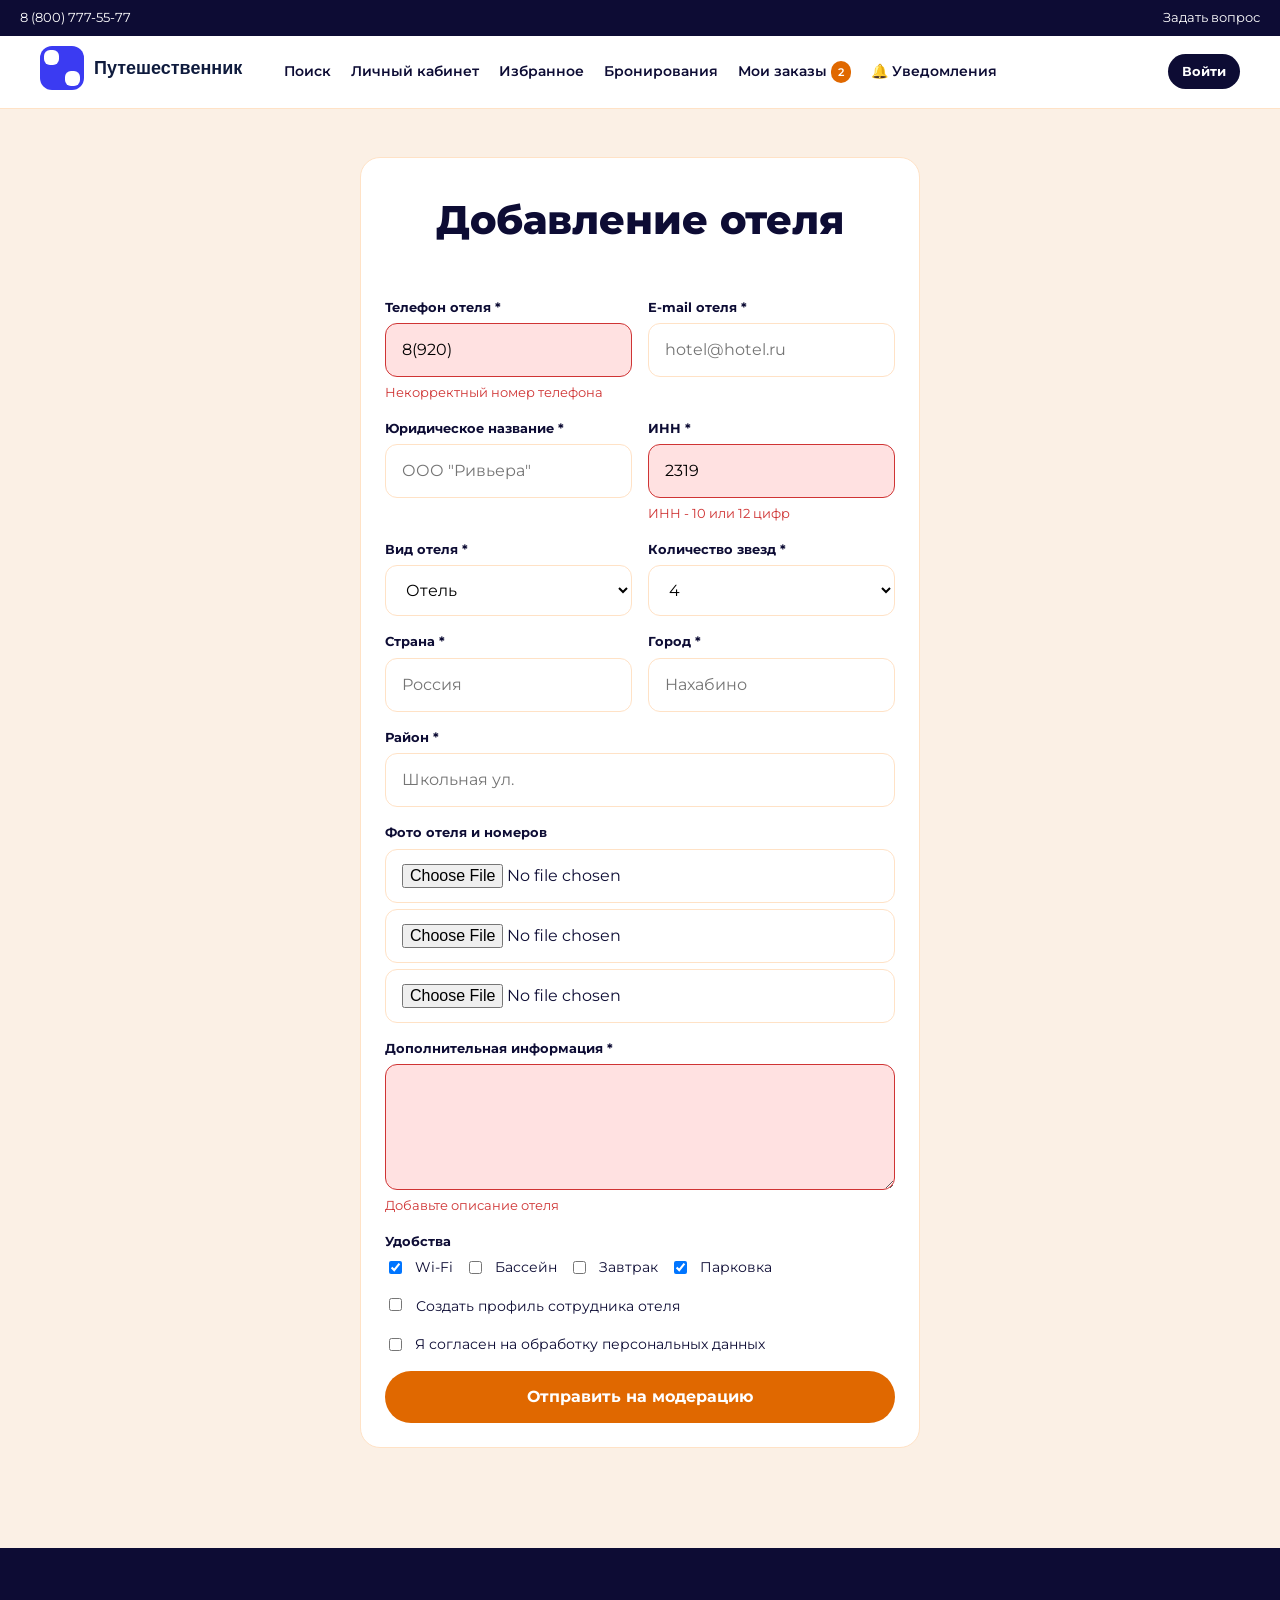
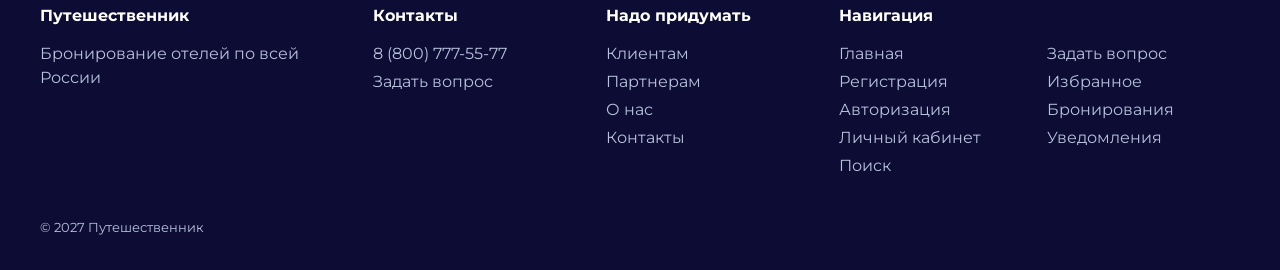
==== add.html @ 3d130455 "add add.html" ====
<!DOCTYPE html>
<html lang="en">

<head>
    <meta charset="UTF-8">
    <meta name="viewport" content="width=device-width, initial-scale=1.0">
    <title>Путешественник - Новый Отель</title>
    <link rel="stylesheet" href="./assets/css/style.css">
</head>

<body>
    <header class="header">
        <div class="header__top">
            <div class="container">
                <a href="tel:88007775577">8 (800) 777-55-77</a>
                <a href="mailto:hotel@hotel.ru">Задать вопрос</a>
            </div>
        </div>
        <div class="container header__main">
            <a href="index.html" class="logo"><img src="./assets/img/logo.svg" alt="Путешественник"></a>
            <input type="checkbox" id="menu">
            <label for="menu" class="burger">≡</label>
            <nav class="nav">
                <a href="search.html">Поиск</a>
                <a href="profile.html">Личный кабинет</a>
                <a href="profile.html#favorites">Избранное</a>
                <a href="profile.html#bookings">Бронирования</a>
                <a href="profile.html#bookings">Мои заказы <span class="count">2</span></a>
                <a href="profile.html#notifications"><span class="bell">🔔</span> Уведомления</a>
            </nav>
            <a href="login.html" class="btn btn--dark btn--sm">Войти</a>
        </div>
    </header>
    <main class="container">
        <form action="#" class="card form narrow">
            <h1 class="title">Добавление отеля</h1>
            <div class="form__row">
                <div class="field error">
                    <label for="phone">Телефон отеля *</label>
                    <input type="tel" class="input" id="phone" value="8(920)">
                    <p class="error-text">Некорректный номер телефона</p>
                </div>
                <div class="field">
                    <label for="email">E-mail отеля *</label>
                    <input type="email" class="input" id="email" placeholder="hotel@hotel.ru">
                </div>
            </div>
            <div class="form__row">
                <div class="field ">
                    <label for="company">Юридическое название *</label>
                    <input type="text" class="input" id="company" placeholder='ООО "Ривьера"'>
                </div>
                <div class="field error">
                    <label for="inn">ИНН *</label>
                    <input type="email" class="input" id="inn" value="2319">
                    <p class="error-text">ИНН - 10 или 12 цифр</p>
                </div>
            </div>
            <div class="form__row">
                <div class="field ">
                    <label for="type">Вид отеля *</label>
                    <select name="type" id="type" class="input">
                        <option value="Отель">Отель</option>
                        <option value="Аппартаменты">Аппартаменты</option>
                        <option value="Гостевой дом">Гостевой дом</option>
                        <option value="Хостел">Хостел</option>
                    </select>
                </div>
                <div class="field">
                    <label for="stars">Количество звезд *</label>
                    <select id="stars" class="input">
                        <option>1</option>
                        <option>2</option>
                        <option>3</option>
                        <option selected>4</option>
                        <option>5</option>
                    </select>
                </div>
            </div>
            <div class="form__row">

                <div class="field ">
                    <label for="country">Страна *</label>
                    <input type="text" class="input" id="country" placeholder="Россия">
                </div>
                <div class="field">
                    <label for="city">Город *</label>
                    <input type="text" class="input" id="city" placeholder="Нахабино">
                </div>
            </div>
            <div class="field">
                <label for="neighborhood">Район *</label>
                <input type="text" class="input" id="neighborhood" placeholder="Школьная ул.">
            </div>
            <div class="field">
                <label for="photos">Фото отеля и номеров</label>
                <input type="file" name="" id="photos" class="input">
                <input type="file" name="" id="photos" class="input">
                <input type="file" name="" id="photos" class="input">
            </div>
            <div class="field error">
                <label for="about">Дополнительная информация *</label>
                <textarea id="about" class="input" rows="4"></textarea>
                <p class="error-text">Добавьте описание отеля</p>
            </div>
            <div class="field">
                <label>Удобства</label>
                <div class="row">
                    <label class="check"><input type="checkbox" checked>Wi-Fi</label>
                    <label class="check"><input type="checkbox">Бассейн</label>
                    <label class="check"><input type="checkbox">Завтрак</label>
                    <label class="check"><input type="checkbox" checked>Парковка</label>
                </div>
            </div>
            <div class="">
                <input type="checkbox" name="" id="make-profile">
                <label class="pass-check" for="make-profile">
                    Создать профиль сотрудника отеля
                </label>
                <div class="form__row pass">
                    <div class="field error">
                        <label for="password">Пароль *</label>
                        <input class="input" type="password" name="password" id="password">
                        <p class="error-text">Пароли не совпадают</p>
                    </div>
                    <div class="field">
                        <label for="rep-password">Повторите пароль *</label>
                        <input class="input" type="password" name="rep-password" id="rep-password">
                    </div>
                </div>
            </div>
            <label class="check"><input type="checkbox" name="" id="">Я согласен на обработку персональных
                данных</label>
            <button type="submit" class="btn">Отправить на модерацию</button>
        </form>
    </main>
    <footer class="footer">
        <div class="container footer__grid">

            <div>
                <h3>Путешественник</h3>
                <p>Бронирование отелей по всей России</p>
            </div>

            <ul id="contacts">
                <h3>Контакты</h3>
                <li> <a href="tel:88007775577">8 (800) 777-55-77</a></li>
                <li> <a href="mailto:hotel@hotel.ru">Задать вопрос</a></li>
            </ul>
            <ul>
                <h3>Надо придумать</h3>
                <li><a href="search.html">Клиентам</a></li>
                <li><a href="add.html">Партнерам</a></li>
                <li><a href="index.html#about">О нас</a></li>
                <li><a href="#contacts">Контакты</a></li>
            </ul>
            <nav>
                <h3>Навигация</h3>
                <ul class="footer__nav">
                    <li><a href="index.html">Главная</a></li>
                    <li><a href="register.html">Регистрация</a></li>
                    <li><a href="login.html">Авторизация</a></li>
                    <li><a href="profile.html">Личный кабинет</a></li>
                    <li><a href="search.html">Поиск</a></li>
                    <li><a href="mailto:hotel@hotel.ru">Задать вопрос</a></li>

                    <li><a href="profile.html#favorites">Избранное</a></li>
                    <li><a href="profile.html#bookings">Бронирования</a></li>
                    <li><a href="profile.html#notificatons">Уведомления</a></li>
                </ul>
            </nav>
        </div>
        <p class="container copy">© 2027 Путешественник</p>
    </footer>
</body>

</html>
---- assets/css/style.css ----
/* 1 Шрифт */
@font-face {
    font-family: "Montserrat";
    src: url(../fonts/Montserrat/Montserrat[wght].ttf) format('truetype');
}

/* 2Переменные */

:root {
    --ink: rgb(13, 12, 52);
    --blue: rgb(59, 59, 242);
    --accent: rgb(224, 104, 0);
    --bg: rgb(251, 240, 229);
    --muted: rgb(88, 88, 125);
    --line: rgb(255, 226, 198);
    --ok: rgb(31, 120, 52);
    --ok-muted: rgb(218, 254, 218);
    --wait: rgb(184, 117, 0);
    --wait-muted: rgb(255, 240, 213);
    --error: rgb(207, 52, 52);
    --error-muted: rgb(255, 225, 225);
    --radius-sm: 12px;
    --radius: 20px;
    --shadow: 0 16px 40px -16px rgba(15, 27, 61, .3);
}

/* 3 Сброс */

* {
    box-sizing: border-box;
}

body {
    margin: 0;
    font-family: 'Montserrat', Arial, sans-serif;
    line-height: 1.5;
    color: var(--ink);
    background: var(--bg);
    display: grid;
    grid-template-rows: auto 1fr auto;
    min-height: 100vh;
}

h1,
h2,
h3,
p,
ul {
    margin: 0;
    padding: 0;
}

ul {
    list-style: none;
}

a {
    color: inherit;
    text-decoration: none;
}

input,
select,
textarea,
button {
    font: inherit;
}

textarea {
    resize: vertical;
}

button {
    border: none;
}

/* Общие блоки */

.container {
    max-width: 1240px;
    width: 100%;
    margin: 0 auto;
    padding: 0 20px;
}

.section {
    margin-top: 80px;
}

.eyebrow {
    color: var(--accent);
    font-size: 13px;
    text-transform: uppercase;
    font-weight: 700;
}

.title {
    margin: 8px 0 32px;
    font-size: 40px;
    font-weight: 800;
}

.muted {
    color: var(--muted);
    font-size: 14px;
}

.card {
    background: #fff;
    padding: 24px;
    border-radius: var(--radius);
    border: 1px solid var(--line);
}

.grid {
    display: grid;
    grid-template-columns: repeat(auto-fill, minmax(300px, 1fr));
    gap: 24px;
}

.row {
    display: flex;
    align-items: center;
    gap: 12px;
    flex-wrap: wrap;
}

.row .input {
    flex: 1;
    width: auto;
}

.stack>*+* {
    padding-top: 8px;
}

.photo {
    width: 100%;
    aspect-ratio: 4 /3;
    object-fit: cover;
    border-radius: var(--radius-sm);
}

/* Кнопки */

.btn {
    display: inline-block;
    background: var(--accent);
    color: #fff;
    padding: 14px 26px;
    border-radius: 999px;
    font-weight: 700;
    cursor: pointer;
    font-weight: 700;
    transition: transform .2s;
    text-align: center;

    &:hover {
        transform: translateY(-2px);
    }
}

.btn--dark {
    background: var(--ink);
}

.btn--light {
    background: #fff;
    color: var(--ink);
    border: 1px solid var(--line);
}

.btn--sm {
    padding: 8px 14px;
    font-size: 13px;
}

/* Бейджы: статус цены и тд */

.badge {
    display: inline-block;
    background-color: #fff;
    color: var(--ink);
    border-radius: 999px;
    padding: 5px 12px;
    font-size: 13px;
    font-weight: 700;
}

.badge--ok {
    background: var(--ok-muted);
    color: var(--ok);
}

.badge--wait {
    background: var(--wait-muted);
    color: var(--wait);
}

.badge--no {
    background: var(--error-muted);
    color: var(--error);
}

.start {
    color: var(--accent);
}

/* Формы */

.form {
    display: grid;
    gap: 16px;

}

.form__row {
    display: grid;
    gap: 16px;
    grid-template-columns: 1fr 1fr;
    align-items: start;
}

.field {
    display: grid;
    gap: 6px;
    align-items: start;
}

.field>label {
    font-size: 13px;
    font-weight: 700;
}

.input {
    width: 100%;
    padding: 14px 16px;
    border-radius: var(--radius-sm);
    border: 1.5px solid var(--line);
    background: #fff;

    &:focus {
        outline: none;
        border-color: var(--blue);
    }

}

.error .input {
    border-color: var(--error);
    background-color: var(--error-muted);
}

.error-text {
    color: var(--error);
    font-size: 13px;
}

.check {
    display: flex;
    gap: 10px;
    font-size: 14px;
}

/* 5 ШАпка */

.header {
    position: sticky;
    top: 0;
    left: 0;
    z-index: 10;
    background-color: #fff;
    border-bottom: 1px solid var(--line);
}

.header__top {
    background: var(--ink);
    color: #fff;
    font-size: 13px
}

.header__top .container {
    display: flex;
    justify-content: space-between;
    align-items: center;
    padding: 8px 0;
}

.header__main {
    display: flex;
    gap: 24px;
    align-items: center;
    min-height: 72px;
}

.nav {
    display: flex;
    gap: 20px;
    margin-right: auto;
    font-size: 14px;
    font-weight: 600;
}

.nav a:hover {
    color: var(--blue);
}

.count {
    padding: 4px 7px;
    border-radius: 999px;
    background: var(--accent);
    color: #fff;
    font-size: 11px;
}

.bell {
    display: inline-block;
    animation: ring .3s infinite;
}

#menu,
.burger {
    display: none;
}

/* 6 Подвал */

.footer {
    margin-top: 100px;
    padding: 56px 0 32px;
    background: var(--ink);
    color: #B8C1DD;
}

.footer__grid {
    display: grid;
    grid-template-columns: 1.5fr 1fr 1fr 2fr;
    gap: 32px;
}

.footer h3 {
    margin-bottom: 14px;
    font-size: 16px;
    color: #fff;
}

.footer li {
    margin-bottom: 4px;
}

.footer a:hover {
    color: white;
}

.footer__nav {
    columns: 2
}

.copy {
    margin-top: 40px;
    font-size: 13px;
}

/* 7 Главная */

.hero {
    position: relative;
    margin-top: 24px;
}

/* Слайдер: листается свайпом */

.slider {
    display: flex;
    overflow-x: auto;
    scroll-snap-type: x mandatory;
    scrollbar-width: none;
    border-radius: 32px;
}

.slide {
    position: relative;
    display: flex;
    align-items: flex-end;
    flex: 0 0 100%;
    min-height: 560px;
    color: white;
    scroll-snap-align: start;

    &::after {
        content: '';
        position: absolute;
        inset: 0;
        background: linear-gradient(transparent 30%, rgba(13, 12, 52, 0.9));
    }
}

.slide img {
    position: absolute;
    inset: 0;
    object-fit: cover;
    width: 100%;
    height: 100%;
}

.slide__text {
    position: relative;
    z-index: 1;
    max-width: 640px;
    padding: 48px 48px 90px;
}

.slide__name {
    margin: 12px 0;
    font-size: 56px;
    line-height: 1;
}

.dots {
    position: absolute;
    right: 48px;
    bottom: 58px;
    display: flex;
    gap: 6px;
}

.dots span {
    width: 10px;
    height: 10px;
    border-radius: 999px;
    background: rgba(255, 255, 255, 0.5);
}

.dots .active {
    width: 36px;
    background: var(--accent);
}

/* Быстрый поиск  */

.quick {
    position: relative;
    z-index: 2;
    display: flex;
    gap: 10px;
    max-width: 900px;
    margin: -40px auto 0;
    padding: 10px;
    background: #fff;
    border-radius: 999px;
    box-shadow: var(--shadow);
}

.quick .input {
    border: 0;
    border-radius: 999px;
    background: var(--bg);
}

/* .hints {

} */

/* Факты */

.facts {
    display: grid;
    grid-template-columns: repeat(3, 1fr);
    gap: 20px;
}

.fact__icon {
    font-size: 40px;
}

.fact__num {
    margin-top: 24px;
    font-size: 48px;
    font-weight: 800;
}

.card--orange {
    background: var(--accent);
    color: #fff;
    border: 0;
}

.card--dark {
    background: var(--ink);
    color: #fff;
    border: 0
}

/* Карточка отеля */

.hotel {
    position: relative;
    padding: 0;
    overflow: hidden;
    border-radius: 28px;
}

.hotel .photo {
    border-radius: 0;
}

.hotel>.badge {
    position: absolute;
    top: 16px;
    left: 16px;
}

.hotel__body {
    padding: 20px;
}

/* Поиск  */

.search-form {
    display: grid;
    grid-template-columns: 2fr 1fr 1fr 1fr auto;
    align-items: end;
    gap: 12px;
}


/* 8. Кабинеты и формы */
.narrow {
    max-width: 560px;
    margin: 48px auto 0;
}

.narrow a,
.narrow h1 {
    text-align: center;
}

.pass-check {
    display: inline-block;
    margin-left: 7px;
    font-size: 14px;
}

.pass {
    display: none;
}

#make-profile:checked~.pass {
    display: grid;
}
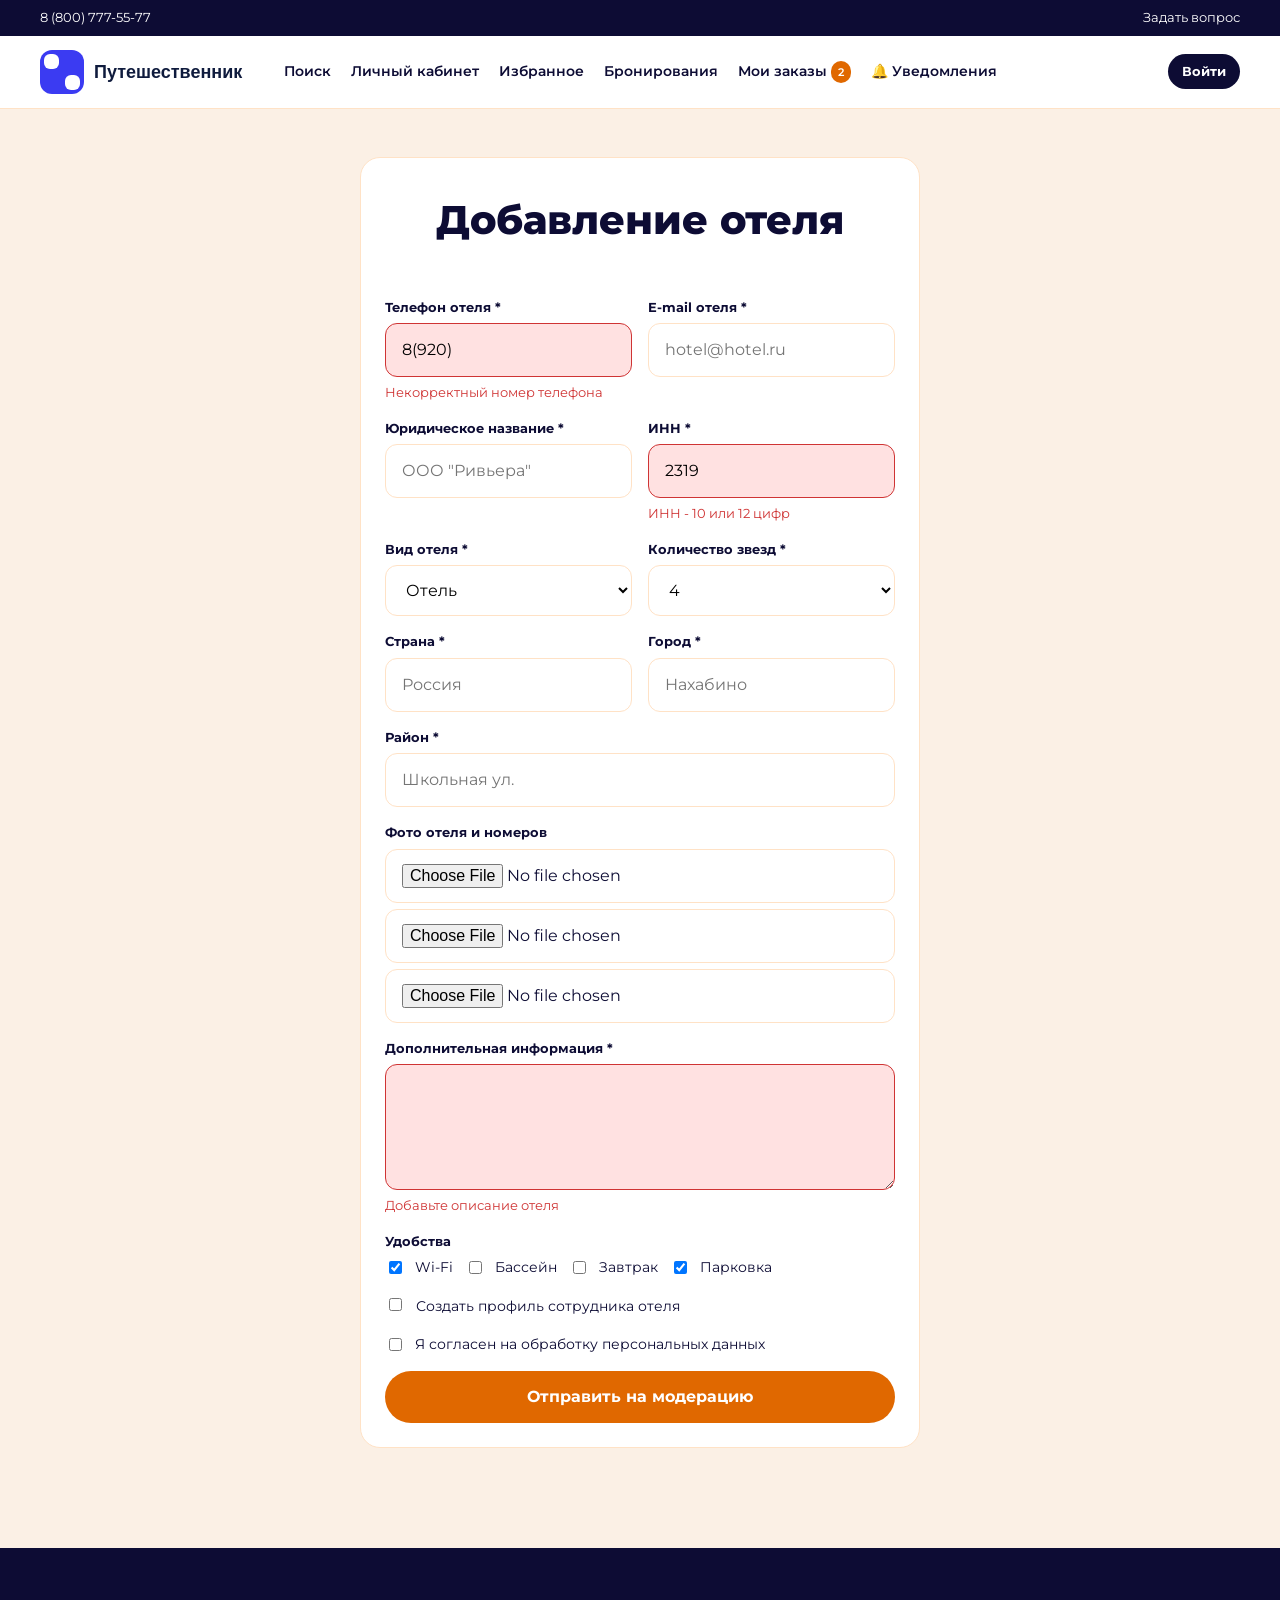
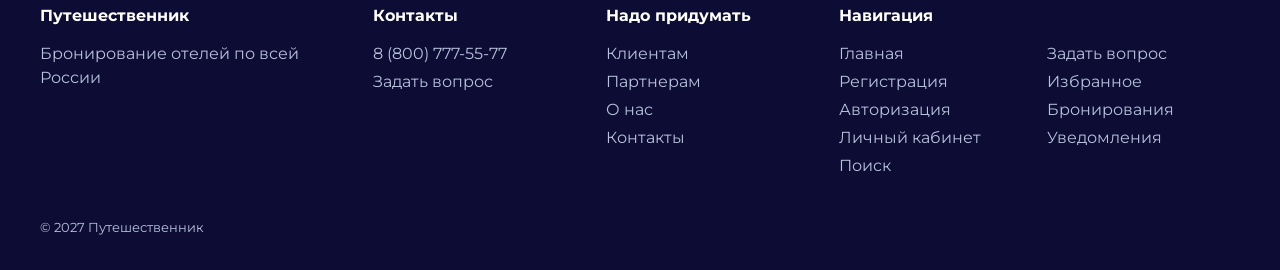
==== commit 50616c57: "add disign" ====
--- a/add.html
+++ b/add.html
@@ -19,7 +19,7 @@
         <div class="container header__main">
             <a href="index.html" class="logo"><img src="./assets/img/logo.svg" alt="Путешественник"></a>
             <input type="checkbox" id="menu">
-            <label for="menu" class="burger">≡</label>
+            <label for="menu" class="burger">☰</label>
             <nav class="nav">
                 <a href="search.html">Поиск</a>
                 <a href="profile.html">Личный кабинет</a>
--- a/assets/css/style.css
+++ b/assets/css/style.css
@@ -15,7 +15,7 @@
     --line: rgb(255, 226, 198);
     --ok: rgb(31, 120, 52);
     --ok-muted: rgb(218, 254, 218);
-    --wait: rgb(184, 117, 0);
+    --wait: rgb(223, 163, 58);
     --wait-muted: rgb(255, 240, 213);
     --error: rgb(207, 52, 52);
     --error-muted: rgb(255, 225, 225);
@@ -57,6 +57,15 @@
 a {
     color: inherit;
     text-decoration: none;
+}
+
+img {
+    display: block;
+    max-width: 100%;
+}
+
+body>* {
+    min-width: 0;
 }
 
 input,
@@ -167,7 +176,13 @@
 .btn--light {
     background: #fff;
     color: var(--ink);
-    border: 1px solid var(--line);
+    border: 1px solid var(--ink);
+}
+
+.btn--no {
+    background-color: var(--error-muted);
+    color: var(--error);
+    border: 1px solid var(--error);
 }
 
 .btn--sm {
@@ -202,7 +217,7 @@
     color: var(--error);
 }
 
-.start {
+.stars {
     color: var(--accent);
 }
 
@@ -283,7 +298,8 @@
     display: flex;
     justify-content: space-between;
     align-items: center;
-    padding: 8px 0;
+    padding-top: 8px;
+    padding-bottom: 8px;
 }
 
 .header__main {
@@ -315,7 +331,7 @@
 
 .bell {
     display: inline-block;
-    animation: ring .3s infinite;
+    animation: bell 3s infinite;
 }
 
 #menu,
@@ -535,6 +551,52 @@
     text-align: center;
 }
 
+.stats {
+    display: grid;
+    grid-template-columns: repeat(4, 1fr);
+    gap: 20px;
+}
+
+.big {
+    font-size: 28px;
+    font-weight: 800;
+}
+
+.data-row {
+    display: flex;
+    justify-content: space-between;
+    align-items: center;
+    gap: 12px;
+    padding: 14px 0;
+    border-bottom: 1px solid var(--line);
+}
+
+.group {
+    margin-top: 24px;
+    border-radius: var(--radius);
+    padding: 24px;
+}
+
+.group .grid {
+    grid-template-columns: 1fr 1fr;
+    margin-top: 16px;
+}
+
+.group--ok {
+    background: var(--ok-muted);
+}
+
+.group--wait {
+    background: var(--wait-muted);
+    border: 2px dashed var(--wait)
+}
+
+.booking {
+    display: grid;
+    grid-template-columns: 200px 1fr;
+    gap: 20px;
+}
+
 .pass-check {
     display: inline-block;
     margin-left: 7px;
@@ -547,4 +609,191 @@
 
 #make-profile:checked~.pass {
     display: grid;
+}
+
+.order img {
+    height: 100%;
+}
+
+/* 9. Поиск */
+.layout {
+    display: grid;
+    grid-template-columns: 280px 1fr;
+    align-items: start;
+    gap: 24px;
+    margin-top: 20px;
+}
+
+.filter {
+    padding: 14px 0;
+    border-top: 1px solid var(--line);
+}
+
+.filter h3 {
+    margin-bottom: 8px;
+    font-size: 14px;
+}
+
+.result {
+    display: grid;
+    grid-template-columns: 240px 1fr 170px;
+    gap: 20px;
+}
+
+.pages {
+    display: flex;
+    justify-content: center;
+    gap: 6px;
+    margin-top: 32px;
+}
+
+.pages a {
+    width: 40px;
+    height: 40px;
+    display: flex;
+    align-items: center;
+    justify-content: center;
+    border-radius: var(--radius-sm);
+    background-color: #fff;
+    font-weight: 700;
+}
+
+
+.pages .active {
+    background: var(--ink);
+    color: #fff;
+}
+
+.gallary {
+    display: grid;
+    grid-template-columns: repeat(3, 1fr);
+    gap: 20px;
+}
+
+.card.description {
+    height: 100%;
+}
+
+/* Анимация */
+
+@keyframes bell {
+
+    0%,
+    40%,
+    100% {
+        transform: rotate(0);
+    }
+
+    10% {
+        transform: rotate(18deg);
+    }
+
+    20% {
+        transform: rotate(-14deg);
+    }
+
+    30% {
+        transform: rotate(8deg);
+    }
+}
+
+/* Адаптив */
+
+@media (max-width: 900px) {
+    .burger {
+        display: block;
+        margin-left: auto;
+        font-size: 24px;
+        cursor: pointer;
+    }
+
+    .header__main {
+        flex-wrap: wrap;
+        padding-top: 12px;
+        padding-bottom: 12px;
+        row-gap: 12px;
+    }
+
+    .nav {
+        display: none;
+        flex-direction: column;
+        width: 100%;
+        padding-bottom: 16px;
+        border-top: 1px solid var(--line);
+    }
+
+    #menu:checked~.nav {
+        display: flex;
+    }
+
+    .nav a {
+        padding: 12px 0;
+        border-bottom: 1px solid var(--line);
+    }
+
+    /* кнопка «Войти» прячется вместе с меню и появляется под ним */
+    .header__main>.btn {
+        display: none;
+    }
+
+    #menu:checked~.btn {
+        display: block;
+        width: 100%;
+        margin-bottom: 16px;
+        padding: 14px;
+        font-size: 15px;
+    }
+
+    .slide {
+        min-height: 460px;
+    }
+
+    .slide__name {
+        font-size: 36px;
+    }
+
+    .quick,
+    .search-form {
+        display: grid;
+        grid-template-columns: 1fr;
+        border-radius: 35px;
+    }
+
+    .facts,
+    .group .grid,
+    .grid,
+    .stats,
+    .form__row,
+    .layout,
+    .order,
+    .booking,
+    .footer__grid,
+    .gallary,
+    .result {
+        grid-template-columns: 1fr;
+    }
+
+    .title {
+        font-size: 30px
+    }
+}
+
+@media print {
+    body {
+        background: #fff;
+        color: #000;
+        font-family: Georgia, 'Times New Roman', Times, serif;
+    }
+    .header, .footer, .btn {
+        display: none;
+    }
+    .card, .badge, .stars {
+        border: 1px solid #999;
+        background: #fff;
+        color: #333;
+    }
+
+    .photo {
+        print-color-adjust: exact;
+    }
 }
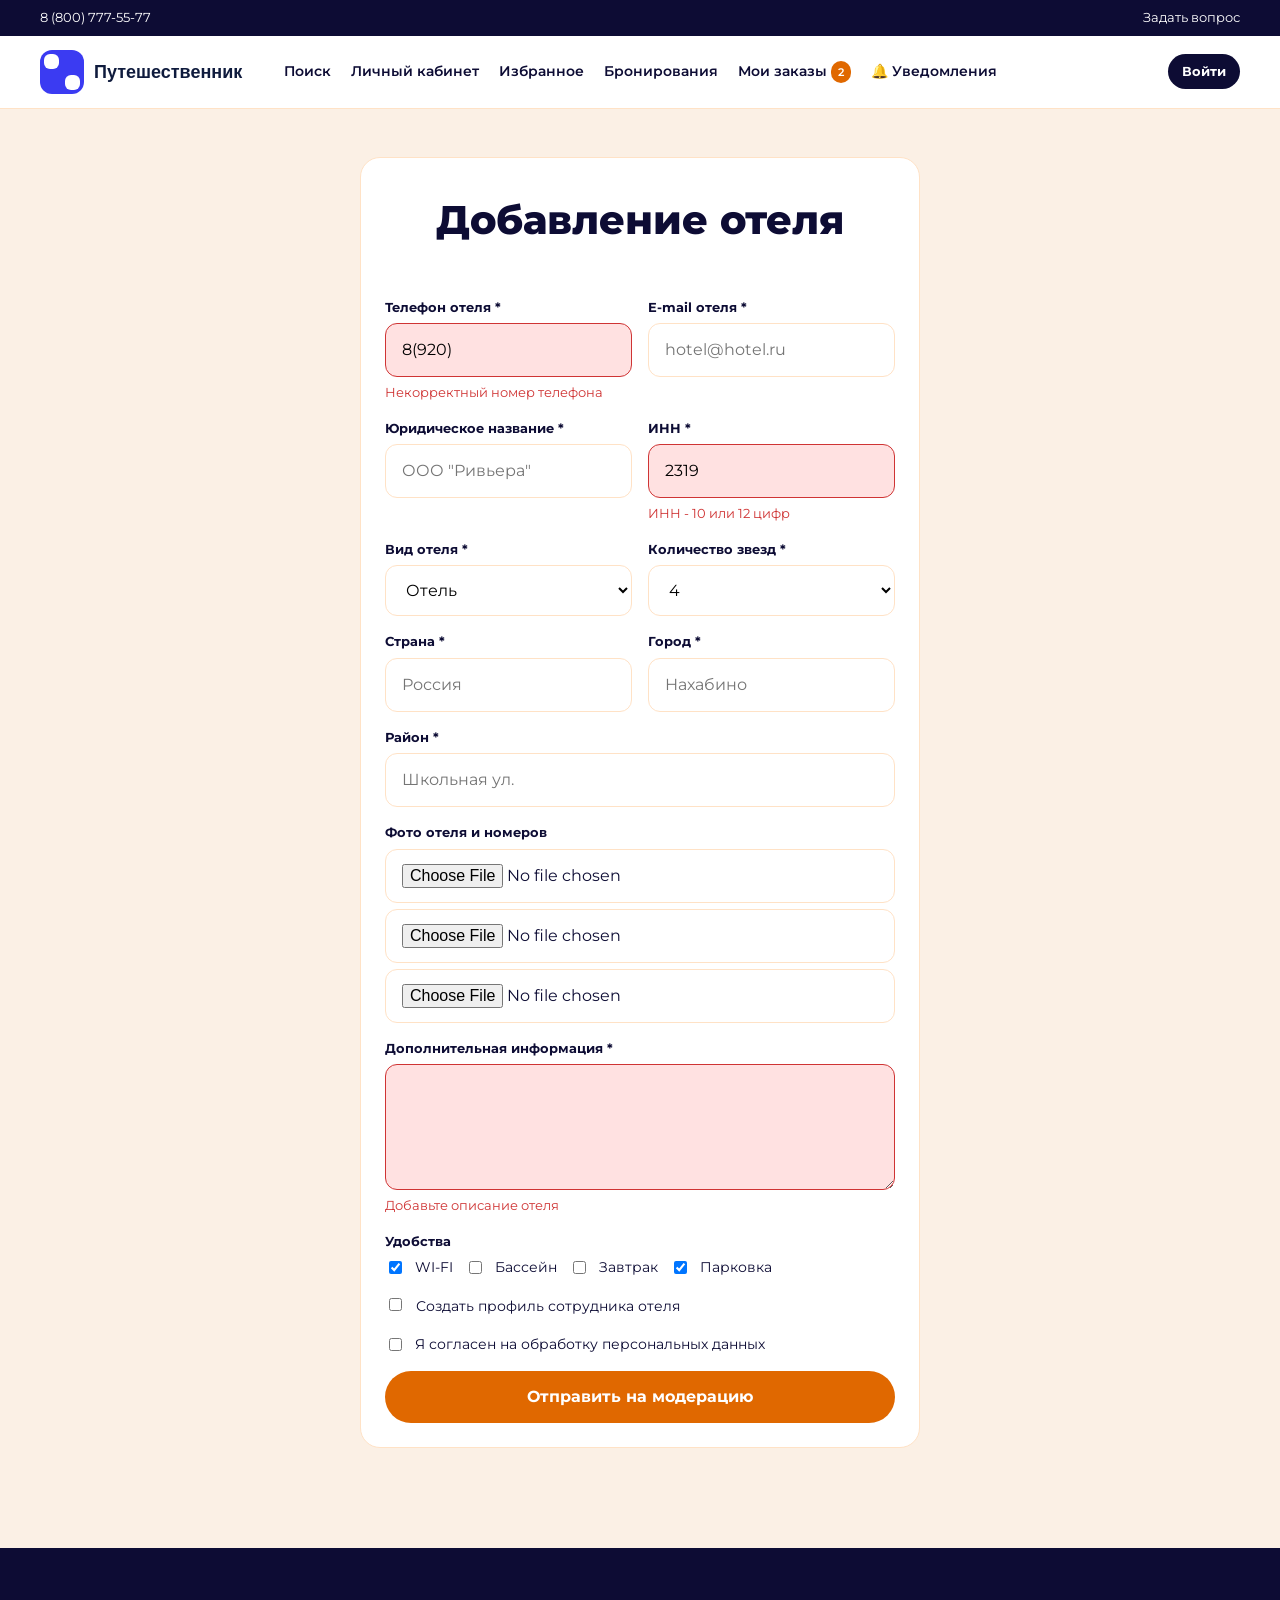
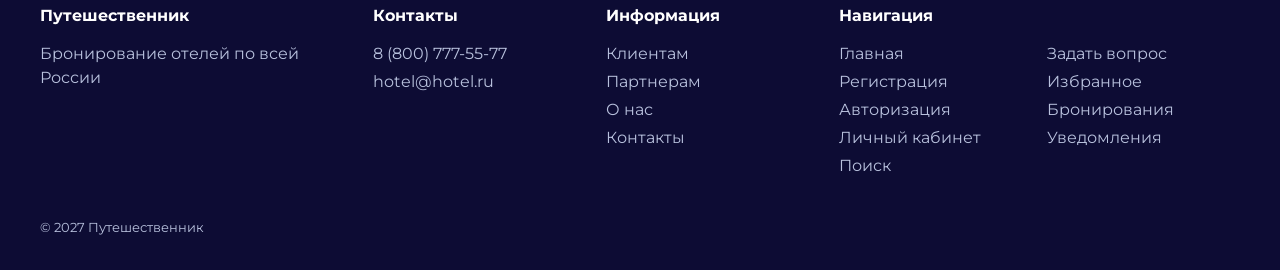
==== commit a5405f55: "done" ====
--- a/add.html
+++ b/add.html
@@ -1,5 +1,5 @@
 <!DOCTYPE html>
-<html lang="en">
+<html lang="ru">
 
 <head>
     <meta charset="UTF-8">
@@ -61,7 +61,7 @@
                     <label for="type">Вид отеля *</label>
                     <select name="type" id="type" class="input">
                         <option value="Отель">Отель</option>
-                        <option value="Аппартаменты">Аппартаменты</option>
+                        <option value="Апартаменты">Апартаменты</option>
                         <option value="Гостевой дом">Гостевой дом</option>
                         <option value="Хостел">Хостел</option>
                     </select>
@@ -94,9 +94,9 @@
             </div>
             <div class="field">
                 <label for="photos">Фото отеля и номеров</label>
-                <input type="file" name="" id="photos" class="input">
-                <input type="file" name="" id="photos" class="input">
-                <input type="file" name="" id="photos" class="input">
+                <input type="file"  id="photo1" class="input">
+                <input type="file"  id="photo2" class="input">
+                <input type="file"  id="photo3" class="input">
             </div>
             <div class="field error">
                 <label for="about">Дополнительная информация *</label>
@@ -106,14 +106,14 @@
             <div class="field">
                 <label>Удобства</label>
                 <div class="row">
-                    <label class="check"><input type="checkbox" checked>Wi-Fi</label>
+                    <label class="check"><input type="checkbox" checked>WI-FI</label>
                     <label class="check"><input type="checkbox">Бассейн</label>
                     <label class="check"><input type="checkbox">Завтрак</label>
                     <label class="check"><input type="checkbox" checked>Парковка</label>
                 </div>
             </div>
             <div class="">
-                <input type="checkbox" name="" id="make-profile">
+                <input type="checkbox"  id="make-profile">
                 <label class="pass-check" for="make-profile">
                     Создать профиль сотрудника отеля
                 </label>
@@ -129,7 +129,7 @@
                     </div>
                 </div>
             </div>
-            <label class="check"><input type="checkbox" name="" id="">Я согласен на обработку персональных
+            <label class="check"><input type="checkbox"  >Я согласен на обработку персональных
                 данных</label>
             <button type="submit" class="btn">Отправить на модерацию</button>
         </form>
@@ -145,10 +145,12 @@
             <ul id="contacts">
                 <h3>Контакты</h3>
                 <li> <a href="tel:88007775577">8 (800) 777-55-77</a></li>
-                <li> <a href="mailto:hotel@hotel.ru">Задать вопрос</a></li>
+           <li> <a href="mailto:hotel@hotel.ru">hotel@hotel.ru</a></li>
             </ul>
             <ul>
-                <h3>Надо придумать</h3>
+                    <li>
+                    <h3>Информация</h3>
+                </li>
                 <li><a href="search.html">Клиентам</a></li>
                 <li><a href="add.html">Партнерам</a></li>
                 <li><a href="index.html#about">О нас</a></li>
